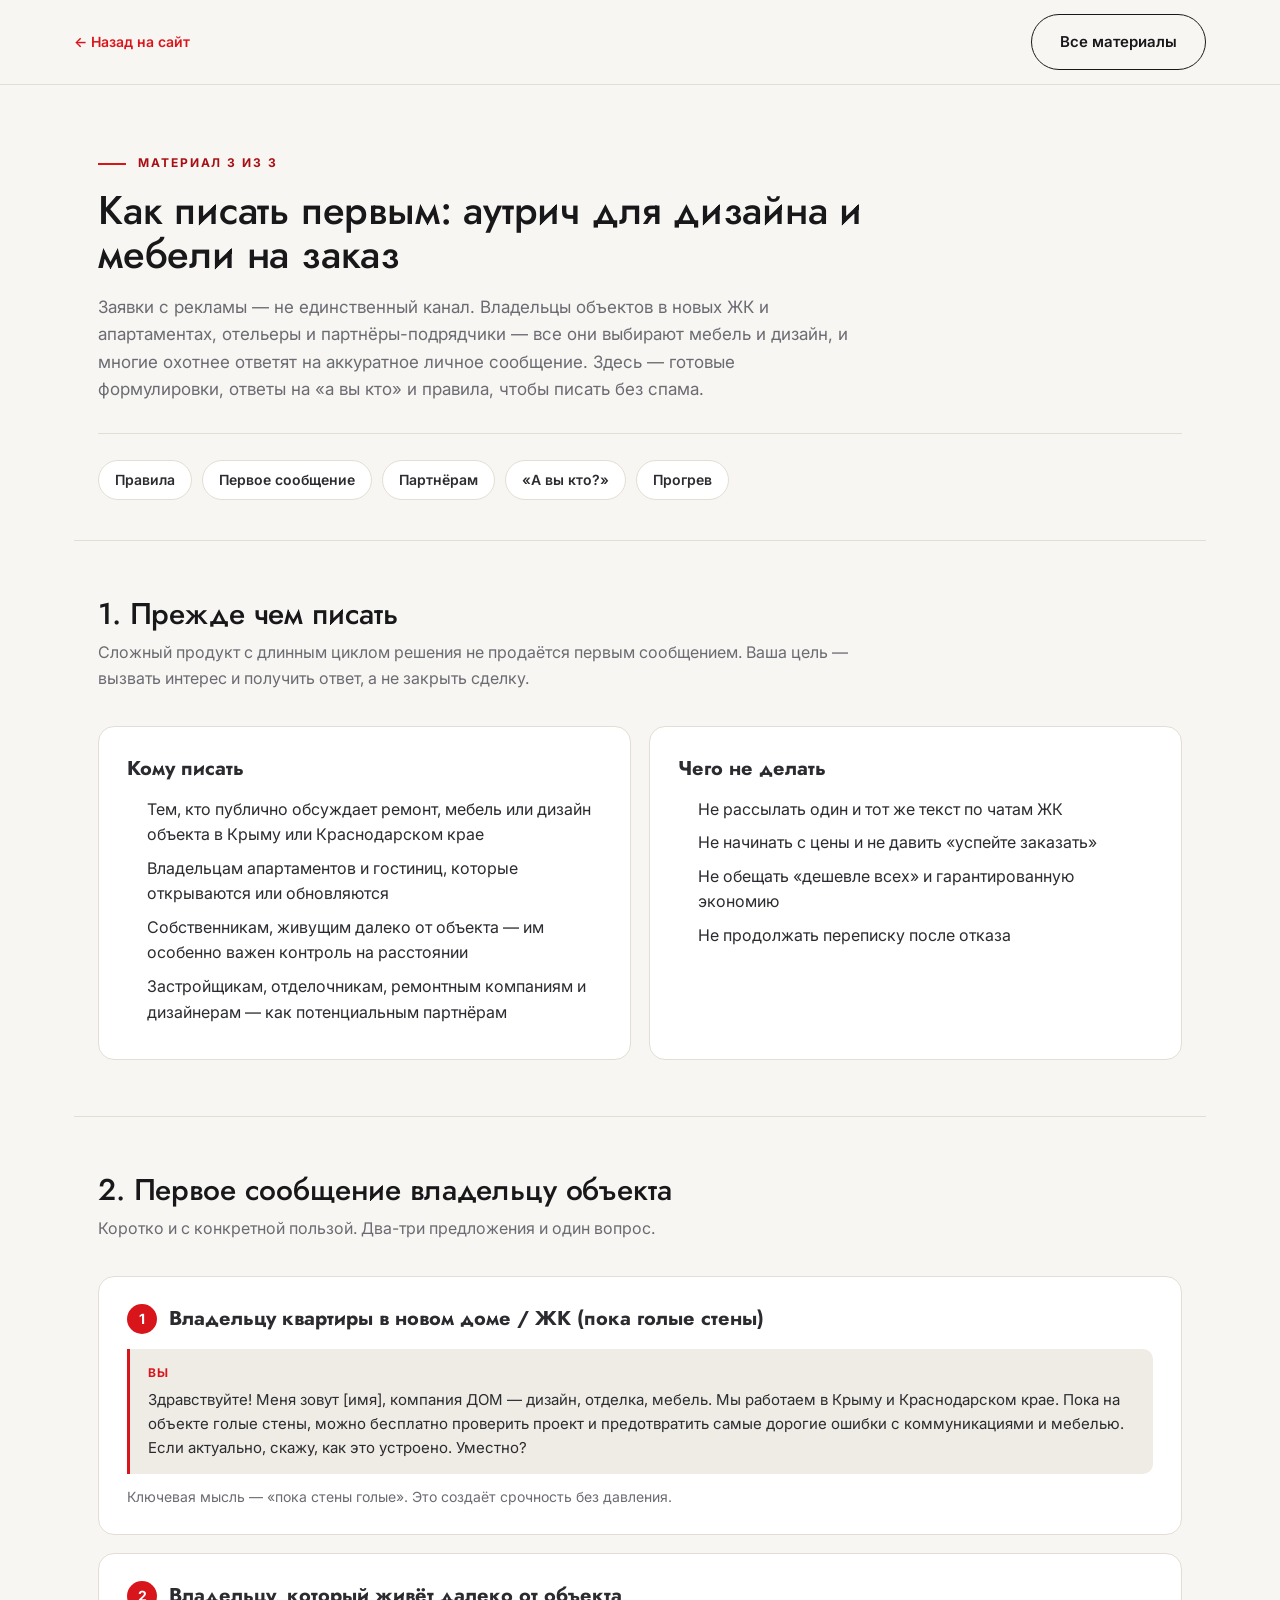
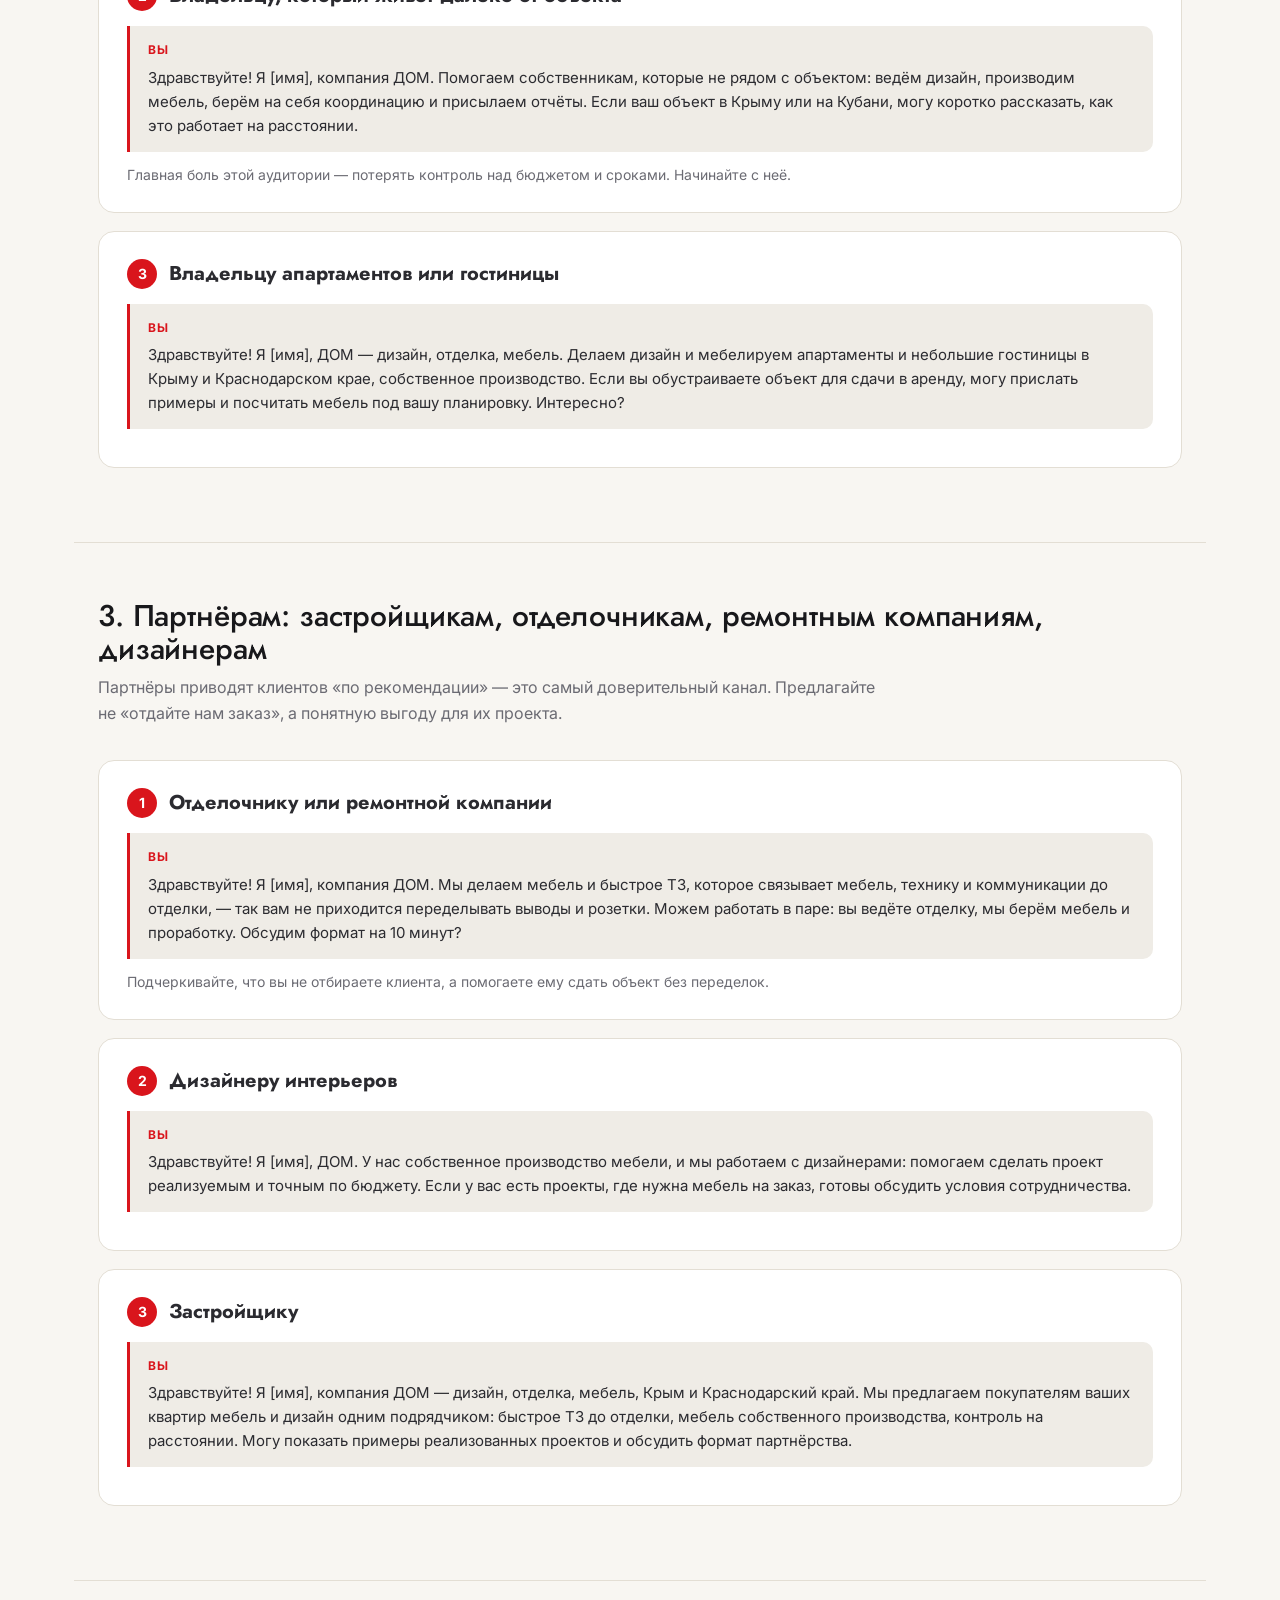
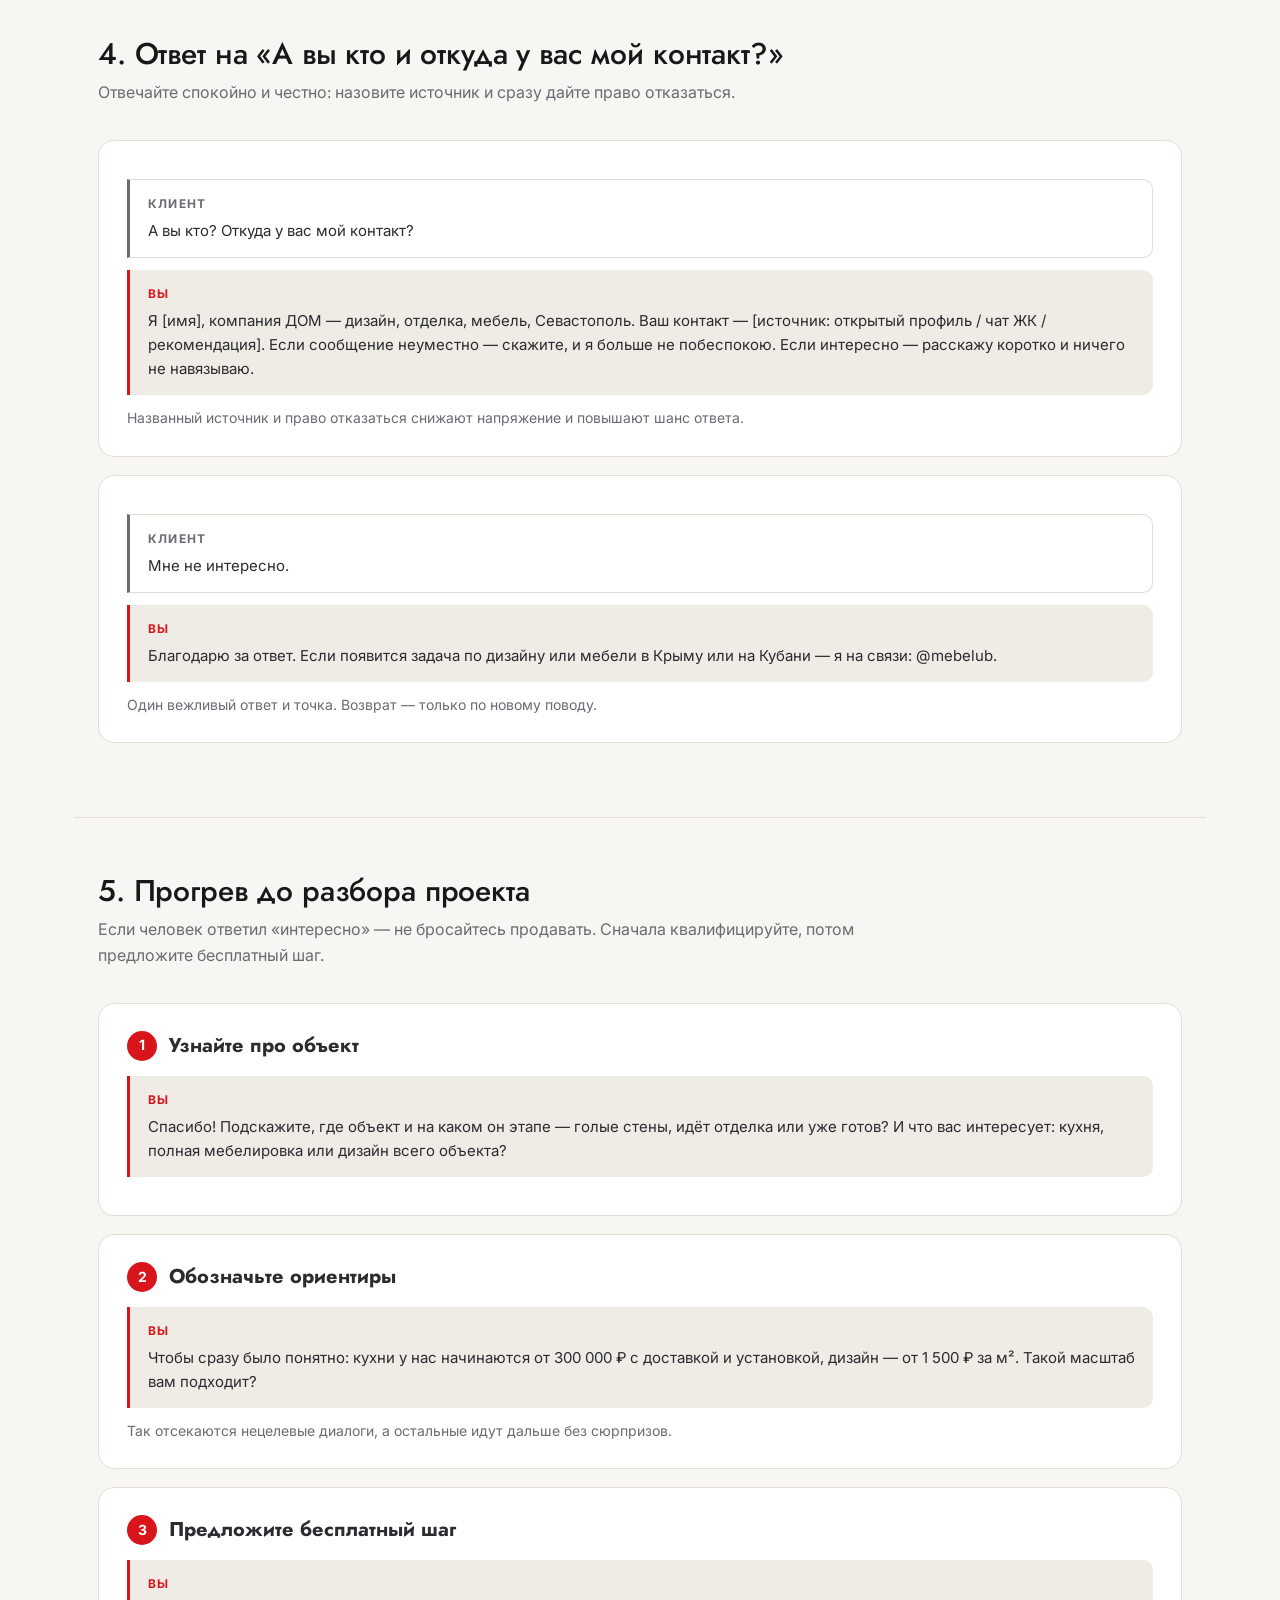
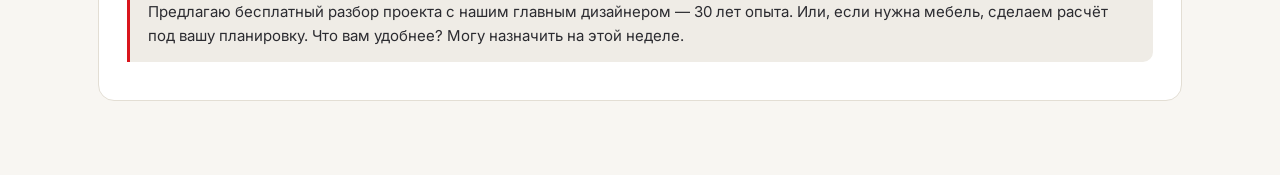
==== outreach.html @ 9297d838 "init: landing for DOM (design, kitchens, furniture)" ====
<!DOCTYPE html>
<html lang="ru">
<head>
<meta charset="UTF-8">
<meta name="viewport" content="width=device-width, initial-scale=1.0">
<title>Скрипт холодных сообщений — ДОМ</title>
<meta name="robots" content="noindex">
<link rel="icon" href="img/favicon.png" type="image/png">
<link rel="preconnect" href="https://fonts.googleapis.com">
<link rel="preconnect" href="https://fonts.gstatic.com" crossorigin>
<link href="https://fonts.googleapis.com/css2?family=Jost:wght@400;500;600&family=Inter:wght@400;500;600;700&display=swap" rel="stylesheet">
<link rel="stylesheet" href="styles.css">
<link rel="stylesheet" href="materials.css">
</head>
<body>

<div class="doc-bar">
  <div class="doc-bar__inner">
    <a href="index.html" class="doc-bar__back">← <span>Назад на сайт</span></a>
    <div class="doc-actions-wrap doc-bar__actions">
      <a href="materials.html" class="btn btn--outline">Все материалы</a>
    </div>
  </div>
</div>

<div class="container">

  <section class="doc-hero">
    <p class="section-tag">Материал 3 из 3</p>
    <h1>Как писать первым: аутрич для дизайна и мебели на заказ</h1>
    <p class="doc-hero__lead">Заявки с рекламы — не единственный канал. Владельцы объектов в новых ЖК и апартаментах, отельеры и партнёры-подрядчики — все они выбирают мебель и дизайн, и многие охотнее ответят на аккуратное личное сообщение. Здесь — готовые формулировки, ответы на «а вы кто» и правила, чтобы писать без спама.</p>
    <nav class="toc">
      <a href="#rules">Правила</a>
      <a href="#first">Первое сообщение</a>
      <a href="#partners">Партнёрам</a>
      <a href="#reply">«А вы кто?»</a>
      <a href="#follow">Прогрев</a>
    </nav>
  </section>

  <section class="doc-section" id="rules">
    <h2>1. Прежде чем писать</h2>
    <p class="doc-section__lead">Сложный продукт с длинным циклом решения не продаётся первым сообщением. Ваша цель — вызвать интерес и получить ответ, а не закрыть сделку.</p>
    <div class="grid-2">
      <div class="card">
        <p class="card__title">Кому писать</p>
        <ul class="ul">
          <li>Тем, кто публично обсуждает ремонт, мебель или дизайн объекта в Крыму или Краснодарском крае</li>
          <li>Владельцам апартаментов и гостиниц, которые открываются или обновляются</li>
          <li>Собственникам, живущим далеко от объекта — им особенно важен контроль на расстоянии</li>
          <li>Застройщикам, отделочникам, ремонтным компаниям и дизайнерам — как потенциальным партнёрам</li>
        </ul>
      </div>
      <div class="card">
        <p class="card__title">Чего не делать</p>
        <ul class="ul">
          <li>Не рассылать один и тот же текст по чатам ЖК</li>
          <li>Не начинать с цены и не давить «успейте заказать»</li>
          <li>Не обещать «дешевле всех» и гарантированную экономию</li>
          <li>Не продолжать переписку после отказа</li>
        </ul>
      </div>
    </div>
  </section>

  <section class="doc-section" id="first">
    <h2>2. Первое сообщение владельцу объекта</h2>
    <p class="doc-section__lead">Коротко и с конкретной пользой. Два-три предложения и один вопрос.</p>
    <div class="card">
      <div class="card__head"><span class="card__step">1</span><p class="card__title">Владельцу квартиры в новом доме / ЖК (пока голые стены)</p></div>
      <div class="say"><span class="say__who">Вы</span>Здравствуйте! Меня зовут [имя], компания ДОМ — дизайн, отделка, мебель. Мы работаем в Крыму и Краснодарском крае. Пока на объекте голые стены, можно бесплатно проверить проект и предотвратить самые дорогие ошибки с коммуникациями и мебелью. Если актуально, скажу, как это устроено. Уместно?</div>
      <p class="card__note">Ключевая мысль — «пока стены голые». Это создаёт срочность без давления.</p>
    </div>
    <div class="card">
      <div class="card__head"><span class="card__step">2</span><p class="card__title">Владельцу, который живёт далеко от объекта</p></div>
      <div class="say"><span class="say__who">Вы</span>Здравствуйте! Я [имя], компания ДОМ. Помогаем собственникам, которые не рядом с объектом: ведём дизайн, производим мебель, берём на себя координацию и присылаем отчёты. Если ваш объект в Крыму или на Кубани, могу коротко рассказать, как это работает на расстоянии.</div>
      <p class="card__note">Главная боль этой аудитории — потерять контроль над бюджетом и сроками. Начинайте с неё.</p>
    </div>
    <div class="card">
      <div class="card__head"><span class="card__step">3</span><p class="card__title">Владельцу апартаментов или гостиницы</p></div>
      <div class="say"><span class="say__who">Вы</span>Здравствуйте! Я [имя], ДОМ — дизайн, отделка, мебель. Делаем дизайн и мебелируем апартаменты и небольшие гостиницы в Крыму и Краснодарском крае, собственное производство. Если вы обустраиваете объект для сдачи в аренду, могу прислать примеры и посчитать мебель под вашу планировку. Интересно?</div>
    </div>
  </section>

  <section class="doc-section" id="partners">
    <h2>3. Партнёрам: застройщикам, отделочникам, ремонтным компаниям, дизайнерам</h2>
    <p class="doc-section__lead">Партнёры приводят клиентов «по рекомендации» — это самый доверительный канал. Предлагайте не «отдайте нам заказ», а понятную выгоду для их проекта.</p>
    <div class="card">
      <div class="card__head"><span class="card__step">1</span><p class="card__title">Отделочнику или ремонтной компании</p></div>
      <div class="say"><span class="say__who">Вы</span>Здравствуйте! Я [имя], компания ДОМ. Мы делаем мебель и быстрое ТЗ, которое связывает мебель, технику и коммуникации до отделки, — так вам не приходится переделывать выводы и розетки. Можем работать в паре: вы ведёте отделку, мы берём мебель и проработку. Обсудим формат на 10 минут?</div>
      <p class="card__note">Подчеркивайте, что вы не отбираете клиента, а помогаете ему сдать объект без переделок.</p>
    </div>
    <div class="card">
      <div class="card__head"><span class="card__step">2</span><p class="card__title">Дизайнеру интерьеров</p></div>
      <div class="say"><span class="say__who">Вы</span>Здравствуйте! Я [имя], ДОМ. У нас собственное производство мебели, и мы работаем с дизайнерами: помогаем сделать проект реализуемым и точным по бюджету. Если у вас есть проекты, где нужна мебель на заказ, готовы обсудить условия сотрудничества.</div>
    </div>
    <div class="card">
      <div class="card__head"><span class="card__step">3</span><p class="card__title">Застройщику</p></div>
      <div class="say"><span class="say__who">Вы</span>Здравствуйте! Я [имя], компания ДОМ — дизайн, отделка, мебель, Крым и Краснодарский край. Мы предлагаем покупателям ваших квартир мебель и дизайн одним подрядчиком: быстрое ТЗ до отделки, мебель собственного производства, контроль на расстоянии. Могу показать примеры реализованных проектов и обсудить формат партнёрства.</div>
    </div>
  </section>

  <section class="doc-section" id="reply">
    <h2>4. Ответ на «А вы кто и откуда у вас мой контакт?»</h2>
    <p class="doc-section__lead">Отвечайте спокойно и честно: назовите источник и сразу дайте право отказаться.</p>
    <div class="card">
      <div class="say say--client"><span class="say__who">Клиент</span>А вы кто? Откуда у вас мой контакт?</div>
      <div class="say"><span class="say__who">Вы</span>Я [имя], компания ДОМ — дизайн, отделка, мебель, Севастополь. Ваш контакт — [источник: открытый профиль / чат ЖК / рекомендация]. Если сообщение неуместно — скажите, и я больше не побеспокою. Если интересно — расскажу коротко и ничего не навязываю.</div>
      <p class="card__note">Названный источник и право отказаться снижают напряжение и повышают шанс ответа.</p>
    </div>
    <div class="card">
      <div class="say say--client"><span class="say__who">Клиент</span>Мне не интересно.</div>
      <div class="say"><span class="say__who">Вы</span>Благодарю за ответ. Если появится задача по дизайну или мебели в Крыму или на Кубани — я на связи: @mebelub.</div>
      <p class="card__note">Один вежливый ответ и точка. Возврат — только по новому поводу.</p>
    </div>
  </section>

  <section class="doc-section" id="follow">
    <h2>5. Прогрев до разбора проекта</h2>
    <p class="doc-section__lead">Если человек ответил «интересно» — не бросайтесь продавать. Сначала квалифицируйте, потом предложите бесплатный шаг.</p>
    <div class="card">
      <div class="card__head"><span class="card__step">1</span><p class="card__title">Узнайте про объект</p></div>
      <div class="say"><span class="say__who">Вы</span>Спасибо! Подскажите, где объект и на каком он этапе — голые стены, идёт отделка или уже готов? И что вас интересует: кухня, полная мебелировка или дизайн всего объекта?</div>
    </div>
    <div class="card">
      <div class="card__head"><span class="card__step">2</span><p class="card__title">Обозначьте ориентиры</p></div>
      <div class="say"><span class="say__who">Вы</span>Чтобы сразу было понятно: кухни у нас начинаются от 300 000 ₽ с доставкой и установкой, дизайн — от 1 500 ₽ за м². Такой масштаб вам подходит?</div>
      <p class="card__note">Так отсекаются нецелевые диалоги, а остальные идут дальше без сюрпризов.</p>
    </div>
    <div class="card">
      <div class="card__head"><span class="card__step">3</span><p class="card__title">Предложите бесплатный шаг</p></div>
      <div class="say"><span class="say__who">Вы</span>Предлагаю бесплатный разбор проекта с нашим главным дизайнером — 30 лет опыта. Или, если нужна мебель, сделаем расчёт под вашу планировку. Что вам удобнее? Могу назначить на этой неделе.</div>
    </div>
  </section>

</div>

<script src="script.js"></script>
</body>
</html>
---- styles.css ----
:root {
  --clr-bg: #f8f6f2;
  --clr-bg-alt: #efece6;
  --clr-surface: #ffffff;
  --clr-ink: #18181b;
  --clr-text: #2b2b30;
  --clr-text-soft: #6b6b73;
  --clr-line: #e3ded4;
  --clr-accent: #d9151c;
  --clr-accent-dark: #a80f15;
  --clr-accent-soft: #fbe9e8;
  --radius: 16px;
  --shadow: 0 18px 44px rgba(40, 30, 20, 0.09);
  --ff-head: 'Jost', 'Trebuchet MS', sans-serif;
  --ff-body: 'Inter', sans-serif;
}

* { box-sizing: border-box; margin: 0; padding: 0; }
html { scroll-behavior: smooth; }
body {
  font-family: var(--ff-body);
  background: var(--clr-bg);
  color: var(--clr-text);
  line-height: 1.6;
  -webkit-font-smoothing: antialiased;
}
img { max-width: 100%; display: block; }
a { color: inherit; text-decoration: none; }
ul { list-style: none; }
h1, h2, h3, h4 { font-family: var(--ff-head); font-weight: 500; color: var(--clr-ink); line-height: 1.1; letter-spacing: -0.005em; }
.container { max-width: 1180px; margin: 0 auto; padding: 0 24px; }
section { padding: 92px 0; }
.section-tag {
  display: inline-block;
  font-size: 12px;
  font-weight: 700;
  letter-spacing: 0.16em;
  text-transform: uppercase;
  color: var(--clr-accent-dark);
  margin-bottom: 16px;
}
.section-tag::before { content: ''; display: inline-block; width: 28px; height: 2px; background: var(--clr-accent); vertical-align: middle; margin-right: 12px; }
.section-title { font-size: 46px; max-width: 800px; margin-bottom: 16px; }
.section-lead { font-size: 17px; color: var(--clr-text-soft); max-width: 720px; margin-bottom: 48px; }

/* Buttons */
.btn {
  display: inline-flex;
  align-items: center;
  justify-content: center;
  gap: 8px;
  font-family: var(--ff-body);
  font-weight: 600;
  font-size: 15px;
  padding: 15px 28px;
  border-radius: 999px;
  border: 1px solid transparent;
  cursor: pointer;
  transition: all 0.2s ease;
  white-space: nowrap;
}
.btn--primary { background: var(--clr-accent); color: #fff; }
.btn--primary:hover { background: var(--clr-accent-dark); }
.btn--dark { background: var(--clr-ink); color: #fff; }
.btn--dark:hover { background: var(--clr-accent-dark); }
.btn--outline { background: transparent; border-color: var(--clr-ink); color: var(--clr-ink); }
.btn--outline:hover { background: var(--clr-ink); color: #fff; }
.btn--block { width: 100%; }

/* Header */
.header {
  position: sticky;
  top: 0;
  z-index: 100;
  background: rgba(248, 246, 242, 0.92);
  backdrop-filter: blur(12px);
  border-bottom: 1px solid transparent;
  transition: border-color 0.2s ease, box-shadow 0.2s ease;
}
.header.scrolled { border-bottom-color: var(--clr-line); box-shadow: 0 6px 24px rgba(40, 30, 20, 0.05); }
.header__inner { display: flex; align-items: center; justify-content: space-between; gap: 24px; min-width: 0; padding: 12px 24px; max-width: 1180px; margin: 0 auto; }
.logo { display: flex; align-items: center; flex-shrink: 0; }
.logo img { height: 42px; width: auto; }
.nav { display: flex; align-items: center; gap: 28px; }
.nav a { white-space: nowrap; font-size: 14px; font-weight: 500; color: var(--clr-text); transition: color 0.2s ease; }
.nav a:hover { color: var(--clr-accent); }
.header__right { display: flex; align-items: center; gap: 18px; flex-shrink: 0; }
.header__phone { font-weight: 600; font-size: 15px; white-space: nowrap; }
.burger { display: none; width: 42px; height: 42px; border: 1px solid var(--clr-line); background: var(--clr-surface); border-radius: 12px; cursor: pointer; position: relative; flex: none; }
.burger span, .burger::before, .burger::after { content: ''; position: absolute; left: 11px; right: 11px; height: 2px; background: var(--clr-ink); border-radius: 2px; transition: all 0.2s ease; }
.burger::before { top: 14px; }
.burger span { top: 20px; }
.burger::after { top: 26px; }
.burger.is-open::before { top: 20px; transform: rotate(45deg); }
.burger.is-open span { opacity: 0; }
.burger.is-open::after { top: 20px; transform: rotate(-45deg); }

/* Hero */
.hero { padding: 56px 0 80px; position: relative; overflow: hidden; }
.hero__grid { display: grid; grid-template-columns: 1.05fr 0.95fr; gap: 56px; align-items: center; position: relative; }
.hero h1 { font-size: 66px; margin-bottom: 24px; font-weight: 500; }
.hero h1 em { font-style: normal; color: var(--clr-accent); }
.hero__lead { font-size: 18px; color: var(--clr-text-soft); max-width: 560px; margin-bottom: 34px; }
.hero__cta { display: flex; flex-wrap: wrap; gap: 14px; margin-bottom: 36px; }
.hero__chips { display: flex; flex-wrap: wrap; gap: 10px; }
.chip { font-size: 13px; font-weight: 600; padding: 8px 16px; border-radius: 999px; border: 1px solid var(--clr-line); background: var(--clr-surface); color: var(--clr-text); }
.hero__visual { position: relative; }
.hero__photo { border-radius: 24px; overflow: hidden; box-shadow: var(--shadow); aspect-ratio: 4 / 4.4; background: var(--clr-bg-alt); }
.hero__photo img { width: 100%; height: 100%; object-fit: cover; }
.hero__card {
  position: absolute;
  left: -36px; bottom: 28px;
  width: 300px;
  background: var(--clr-surface);
  border: 1px solid var(--clr-line);
  border-radius: 18px;
  padding: 22px 22px 20px;
  box-shadow: var(--shadow);
}
.hero__card .hero__card-tag { font-size: 11px; font-weight: 700; letter-spacing: 0.14em; text-transform: uppercase; color: var(--clr-accent-dark); margin-bottom: 8px; }
.hero__card h3 { font-size: 22px; margin-bottom: 8px; line-height: 1.15; }
.hero__card p { font-size: 13.5px; color: var(--clr-text-soft); margin-bottom: 14px; }
.hero__card .btn { padding: 11px 20px; font-size: 14px; }

/* Stats */
.stats { padding: 0; }
.stats__row { display: grid; grid-template-columns: repeat(4, 1fr); border: 1px solid var(--clr-line); border-radius: var(--radius); background: var(--clr-surface); overflow: hidden; }
.stat { padding: 28px 26px; border-left: 1px solid var(--clr-line); }
.stat:first-child { border-left: none; }
.stat b { display: block; font-family: var(--ff-head); font-size: 42px; font-weight: 500; color: var(--clr-accent); line-height: 1; margin-bottom: 8px; }
.stat span { font-size: 14px; color: var(--clr-text-soft); }

/* Pain / solution */
.alt { background: var(--clr-bg-alt); }
.versus { display: grid; grid-template-columns: 1fr 1fr; gap: 22px; }
.versus__col { background: var(--clr-surface); border: 1px solid var(--clr-line); border-radius: 20px; padding: 34px 32px; }
.versus__col--good { border-color: var(--clr-ink); }
.versus__col .versus__label { font-size: 12px; font-weight: 700; letter-spacing: 0.14em; text-transform: uppercase; color: var(--clr-text-soft); margin-bottom: 8px; }
.versus__col--good .versus__label { color: var(--clr-accent-dark); }
.versus__col h3 { font-size: 30px; margin-bottom: 20px; }
.versus__col li { position: relative; padding: 12px 0 12px 30px; border-top: 1px solid var(--clr-line); font-size: 15px; }
.versus__col li:first-child { border-top: none; }
.versus__col li::before { content: '×'; position: absolute; left: 2px; top: 10px; font-size: 22px; line-height: 1.3; color: #b0b0b6; }
.versus__col--good li::before { content: '✓'; font-size: 16px; top: 13px; color: var(--clr-accent); font-weight: 700; }

/* Services */
.srv-grid { display: grid; grid-template-columns: repeat(3, 1fr); gap: 20px; }
.srv { background: var(--clr-surface); border: 1px solid var(--clr-line); border-radius: var(--radius); overflow: hidden; display: flex; flex-direction: column; transition: transform 0.2s ease, box-shadow 0.2s ease, border-color 0.2s ease; }
.srv:hover { transform: translateY(-4px); box-shadow: var(--shadow); border-color: var(--clr-ink); }
.srv__img { aspect-ratio: 16 / 10; overflow: hidden; background: var(--clr-bg-alt); }
.srv__img img { width: 100%; height: 100%; object-fit: cover; }
.srv__body { padding: 26px 26px 28px; display: flex; flex-direction: column; flex: 1; }
.srv .srv__price { flex: none; font-size: 12px; font-weight: 700; letter-spacing: 0.1em; text-transform: uppercase; color: var(--clr-accent-dark); margin-bottom: 8px; }
.srv h3 { font-size: 28px; margin-bottom: 10px; }
.srv p { font-size: 15px; color: var(--clr-text-soft); flex: 1; }
.srv ul { margin-top: 14px; }
.srv li { font-size: 14px; padding: 4px 0 4px 22px; position: relative; }
.srv li::before { content: ''; position: absolute; left: 0; top: 13px; width: 10px; height: 2px; background: var(--clr-accent); }

/* Pricing */
.price-block { margin-bottom: 44px; }
.price-block h3 { font-size: 30px; margin-bottom: 6px; }
.price-block > p { color: var(--clr-text-soft); font-size: 15px; margin-bottom: 20px; }
.tariffs { display: grid; grid-template-columns: repeat(3, 1fr); gap: 18px; }
.tariff { background: var(--clr-surface); border: 1px solid var(--clr-line); border-radius: var(--radius); padding: 28px 26px; display: flex; flex-direction: column; position: relative; }
.tariff--hit { border-color: var(--clr-ink); box-shadow: var(--shadow); }
.tariff__badge { position: absolute; top: -12px; left: 24px; background: var(--clr-accent); color: #fff; font-size: 11px; font-weight: 700; letter-spacing: 0.1em; text-transform: uppercase; padding: 5px 12px; border-radius: 999px; }
.tariff .tariff__name { font-family: var(--ff-head); font-size: 26px; font-weight: 500; color: var(--clr-ink); margin-bottom: 6px; }
.tariff .tariff__price { font-family: var(--ff-head); font-size: 38px; font-weight: 500; color: var(--clr-accent); line-height: 1; margin-bottom: 4px; }
.tariff .tariff__price small { font-size: 16px; color: var(--clr-text-soft); font-weight: 400; }
.tariff .tariff__unit { font-size: 13px; color: var(--clr-text-soft); margin-bottom: 16px; }
.tariff p { font-size: 14.5px; color: var(--clr-text-soft); }
.tariff .tariff__name { font-size: 26px; color: var(--clr-ink); }
.price-note { font-size: 13.5px; color: var(--clr-text-soft); background: var(--clr-surface); border: 1px dashed var(--clr-line); border-radius: 12px; padding: 14px 18px; margin-top: 18px; }
.price-note b { color: var(--clr-ink); }
.furniture-row { display: flex; align-items: center; justify-content: space-between; gap: 24px; background: var(--clr-ink); color: #fff; border-radius: 20px; padding: 32px 36px; }
.furniture-row h3 { color: #fff; font-size: 28px; margin-bottom: 6px; }
.furniture-row p { color: #c9c9cf; font-size: 15px; max-width: 640px; }

/* Offers */
.offer-grid { display: grid; grid-template-columns: repeat(3, 1fr); gap: 20px; }
.offer-card { background: var(--clr-surface); border: 1px solid var(--clr-line); border-radius: var(--radius); padding: 30px 28px; }
.offer-card__num { font-family: var(--ff-head); font-size: 38px; color: var(--clr-accent); line-height: 1; margin-bottom: 14px; font-weight: 500; }
.offer-card h3 { font-size: 24px; margin-bottom: 10px; }
.offer-card p { font-size: 15px; color: var(--clr-text-soft); }
.offer-card--gift { background: var(--clr-accent-soft); border-color: transparent; }

/* Steps */
.steps { display: grid; grid-template-columns: repeat(3, 1fr); gap: 20px; }
.step { background: var(--clr-surface); border: 1px solid var(--clr-line); border-radius: var(--radius); padding: 28px 26px; }
.step__n { display: inline-flex; width: 42px; height: 42px; align-items: center; justify-content: center; border-radius: 50%; background: var(--clr-ink); color: #fff; font-weight: 700; font-size: 15px; margin-bottom: 18px; }
.step h3 { font-size: 24px; margin-bottom: 10px; }
.step p { font-size: 14.5px; color: var(--clr-text-soft); }
.terms { margin-top: 22px; font-size: 14.5px; color: var(--clr-text-soft); background: var(--clr-surface); border-left: 3px solid var(--clr-accent); border-radius: 0 12px 12px 0; padding: 16px 20px; }

/* Portfolio */
.gallery { display: grid; grid-template-columns: repeat(12, 1fr); grid-auto-rows: 200px; gap: 14px; }
.gallery figure { border-radius: 16px; overflow: hidden; background: var(--clr-bg-alt); }
.gallery img { width: 100%; height: 100%; object-fit: cover; transition: transform 0.5s ease; }
.gallery figure:hover img { transform: scale(1.04); }
.g1 { grid-column: span 7; grid-row: span 2; }
.g2 { grid-column: span 5; }
.g3 { grid-column: span 5; }
.g4 { grid-column: span 4; grid-row: span 2; }
.g5 { grid-column: span 8; }
.g6 { grid-column: span 4; }
.g7 { grid-column: span 4; }

/* Partners */
.partners { display: grid; grid-template-columns: 1fr 1fr; gap: 40px; align-items: center; background: var(--clr-ink); border-radius: 24px; padding: 48px 48px; color: #fff; }
.partners .section-tag { color: #ff8a8e; }
.partners .section-tag::before { background: #ff8a8e; }
.partners h2 { color: #fff; font-size: 38px; margin-bottom: 14px; }
.partners p { color: #c9c9cf; font-size: 15.5px; }
.partners__list { display: grid; gap: 10px; }
.partners__list div { border: 1px solid #3a3a41; border-radius: 12px; padding: 14px 18px; font-weight: 500; }
.partners .btn { margin-top: 22px; }

/* FAQ */
.faq { max-width: 860px; }
.faq__item { border-bottom: 1px solid var(--clr-line); }
.faq__item summary { list-style: none; cursor: pointer; padding: 24px 0; font-family: var(--ff-head); font-size: 26px; font-weight: 500; color: var(--clr-ink); display: flex; justify-content: space-between; gap: 20px; align-items: center; }
.faq__item summary::-webkit-details-marker { display: none; }
.faq__item summary::after { content: '+'; font-family: var(--ff-body); font-size: 26px; color: var(--clr-accent); flex: none; transition: transform 0.2s ease; }
.faq__item[open] summary::after { transform: rotate(45deg); }
.faq__item p { padding: 0 0 24px; color: var(--clr-text-soft); max-width: 720px; }

/* Contact */
.contact__grid { display: grid; grid-template-columns: 1fr 1fr; gap: 40px; align-items: start; }
.form { background: var(--clr-surface); border: 1px solid var(--clr-line); border-radius: 24px; padding: 38px 34px; box-shadow: var(--shadow); }
.form h3 { font-size: 34px; margin-bottom: 8px; }
.form__sub { color: var(--clr-text-soft); font-size: 15px; margin-bottom: 24px; }
.field { margin-bottom: 14px; }
.field label { display: block; font-size: 13px; font-weight: 600; margin-bottom: 6px; color: var(--clr-text); }
.field input, .field select, .field textarea {
  width: 100%;
  font-family: var(--ff-body);
  font-size: 15px;
  padding: 14px 16px;
  border: 1px solid var(--clr-line);
  border-radius: 12px;
  background: var(--clr-bg);
  color: var(--clr-ink);
  transition: border-color 0.2s ease;
}
.field input:focus, .field select:focus, .field textarea:focus { outline: none; border-color: var(--clr-accent); background: #fff; }
.field-row { display: grid; grid-template-columns: 1fr 1fr; gap: 14px; }
.form__agree { font-size: 12px; color: var(--clr-text-soft); margin-top: 14px; }
.form__agree a { color: var(--clr-accent-dark); text-decoration: underline; }
.contacts { display: grid; gap: 14px; }
.contact-card { display: flex; gap: 16px; align-items: flex-start; background: var(--clr-surface); border: 1px solid var(--clr-line); border-radius: 16px; padding: 20px 22px; }
.contact-card__icon { width: 44px; height: 44px; border-radius: 12px; background: var(--clr-accent-soft); color: var(--clr-accent-dark); display: flex; align-items: center; justify-content: center; flex: none; }
.contact-card__icon svg { width: 22px; height: 22px; }
.contact-card small { display: block; font-size: 12px; font-weight: 700; letter-spacing: 0.1em; text-transform: uppercase; color: var(--clr-text-soft); margin-bottom: 3px; }
.contact-card b { font-weight: 600; font-size: 16px; color: var(--clr-ink); }
.contact-card a:hover { color: var(--clr-accent); }
.map { border-radius: 16px; overflow: hidden; border: 1px solid var(--clr-line); }
.map iframe { display: block; width: 100%; height: 260px; border: 0; }

/* Footer */
.footer { padding: 44px 0; border-top: 1px solid var(--clr-line); font-size: 14px; color: var(--clr-text-soft); }
.footer__inner { display: flex; justify-content: space-between; align-items: center; gap: 20px; flex-wrap: wrap; }
.footer__links { display: flex; gap: 22px; flex-wrap: wrap; }
.footer a:hover { color: var(--clr-accent); }

/* FAB */
.fab { position: fixed; right: 20px; bottom: 20px; z-index: 90; display: flex; align-items: center; gap: 10px; padding: 14px 22px; background: var(--clr-accent); color: #fff; border-radius: 999px; font-weight: 600; font-size: 14px; box-shadow: 0 12px 30px rgba(217, 21, 28, 0.32); transition: background 0.2s ease; }
.fab:hover { background: var(--clr-accent-dark); }
.fab svg { width: 20px; height: 20px; }

/* Reveal */
.reveal { opacity: 0; transform: translateY(20px); transition: opacity 0.6s ease, transform 0.6s ease; }
.reveal.is-visible { opacity: 1; transform: none; }

/* Responsive */
@media (max-width: 1400px) {
  .header__phone { display: none; }
}
@media (max-width: 1180px) {
  .nav { gap: 18px; }
  .nav a { font-size: 13px; }
  .hero h1 { font-size: 56px; }
  .hero__card { left: -16px; }
}
@media (max-width: 1100px) {
  .burger { display: block; }
  .nav {
    position: absolute;
    top: 100%; left: 0; right: 0;
    flex-direction: column;
    align-items: flex-start;
    gap: 0;
    background: var(--clr-bg);
    border-bottom: 1px solid var(--clr-line);
    padding: 8px 24px 20px;
    display: none;
  }
  .nav.is-open { display: flex; }
  .nav a { padding: 14px 0; width: 100%; font-size: 16px; border-bottom: 1px solid var(--clr-line); }
  .header__phone { display: none; }
  .header__inner { position: relative; }
  .srv-grid, .offer-grid, .steps { grid-template-columns: repeat(2, 1fr); }
}
@media (max-width: 900px) {
  section { padding: 68px 0; }
  .section-title { font-size: 36px; }
  .hero { padding: 36px 0 60px; }
  .hero__grid, .contact__grid, .versus, .partners { grid-template-columns: 1fr; gap: 36px; }
  .hero h1 { font-size: 46px; }
  .hero__card { left: 16px; right: 16px; width: auto; bottom: 16px; }
  .stats__row { grid-template-columns: repeat(2, 1fr); }
  .stat:nth-child(3) { border-left: none; }
  .stat:nth-child(n+3) { border-top: 1px solid var(--clr-line); }
  .tariffs { grid-template-columns: 1fr; }
  .furniture-row { flex-direction: column; align-items: flex-start; }
  .gallery { grid-auto-rows: 150px; }
  .partners { padding: 34px 26px; }
}
@media (max-width: 560px) {
  .container, .header__inner { padding-left: 16px; padding-right: 16px; }
  .header .btn { display: none; }
  .hero h1 { font-size: 38px; }
  .section-title { font-size: 31px; }
  .srv-grid, .offer-grid, .steps { grid-template-columns: 1fr; }
  .field-row { grid-template-columns: 1fr; }
  .form { padding: 28px 20px; }
  .stat b { font-size: 34px; }
  .stat { padding: 22px 18px; }
  .versus__col { padding: 26px 22px; }
  .fab span { display: none; }
  .fab { padding: 15px; }
  .faq__item summary { font-size: 22px; }
  .hero__photo { aspect-ratio: 4 / 5; }
  .gallery { grid-template-columns: repeat(2, 1fr); grid-auto-rows: 140px; }
  .g1 { grid-column: span 2; grid-row: span 2; }
  .g2, .g3, .g6, .g7 { grid-column: span 1; grid-row: span 1; }
  .g5 { grid-column: span 2; grid-row: span 1; }
  .g4 { grid-column: span 1; grid-row: span 2; }
  .logo img { height: 36px; }
}
---- materials.css ----
/* Стили для материалов: скрипты продаж, презентация, аутрич */

.doc-bar {
  position: sticky;
  top: 0;
  z-index: 50;
  background: rgba(248, 246, 242, 0.94);
  backdrop-filter: blur(10px);
  border-bottom: 1px solid var(--clr-line);
}
.doc-bar__inner {
  display: flex;
  align-items: center;
  justify-content: space-between;
  gap: 16px;
  padding: 14px 24px;
  max-width: 1180px;
  margin: 0 auto;
}
.doc-bar__back { font-weight: 600; font-size: 14px; color: var(--clr-accent); }
.doc-bar__back:hover { color: var(--clr-accent-dark); }
.doc-bar__actions { display: flex; gap: 10px; align-items: center; }

.doc-hero { padding: 64px 0 40px; max-width: 1180px; margin: 0 auto; padding-left: 24px; padding-right: 24px; }
.doc-hero h1 { font-size: 40px; max-width: 860px; margin-bottom: 18px; }
.doc-hero__lead { font-size: 17px; color: var(--clr-text-soft); max-width: 760px; }

.toc {
  display: flex;
  flex-wrap: wrap;
  gap: 10px;
  margin-top: 30px;
  padding-top: 26px;
  border-top: 1px solid var(--clr-line);
}
.toc a {
  font-size: 14px;
  font-weight: 600;
  padding: 8px 16px;
  border-radius: 999px;
  background: var(--clr-surface);
  border: 1px solid var(--clr-line);
  transition: all 0.2s ease;
}
.toc a:hover { border-color: var(--clr-accent); color: var(--clr-accent); }

.doc-section { padding: 56px 24px; border-top: 1px solid var(--clr-line); max-width: 1180px; margin: 0 auto; }
.doc-section:first-of-type { border-top: none; }
.doc-section h2 { font-size: 30px; margin-bottom: 10px; }
.doc-section__lead { color: var(--clr-text-soft); max-width: 780px; margin-bottom: 34px; }

.card {
  background: var(--clr-surface);
  border: 1px solid var(--clr-line);
  border-radius: var(--radius);
  padding: 26px 28px;
  margin-bottom: 18px;
}
.card__title {
  font-family: var(--ff-head);
  font-size: 20px;
  font-weight: 700;
  margin-bottom: 12px;
}
.card__note { font-size: 14px; color: var(--clr-text-soft); margin-top: 12px; }
.card p + p { margin-top: 10px; }

.card__step {
  display: inline-flex;
  align-items: center;
  justify-content: center;
  width: 30px;
  height: 30px;
  border-radius: 50%;
  background: var(--clr-accent);
  color: #fff;
  font-size: 14px;
  font-weight: 700;
  font-family: var(--ff-body);
  margin-right: 12px;
  flex: none;
}
.card__head { display: flex; align-items: center; margin-bottom: 14px; }
.card__head .card__title { margin-bottom: 0; }

.say {
  border-left: 3px solid var(--clr-accent);
  background: var(--clr-bg-alt);
  border-radius: 0 10px 10px 0;
  padding: 14px 18px;
  margin: 12px 0;
  font-size: 15px;
}
.say + .say { margin-top: 10px; }
.say__who {
  display: block;
  font-size: 12px;
  font-weight: 700;
  letter-spacing: 0.1em;
  text-transform: uppercase;
  color: var(--clr-accent);
  margin-bottom: 6px;
}
.say--client {
  border-left-color: var(--clr-text-soft);
  background: var(--clr-surface);
  border: 1px solid var(--clr-line);
  border-left: 3px solid var(--clr-text-soft);
}
.say--client .say__who { color: var(--clr-text-soft); }
.say--stop {
  border-left-color: #b03a2e;
  background: #fdf3f1;
}
.say--stop .say__who { color: #b03a2e; }

.ul { margin: 12px 0 0 20px; }
.ul li { margin-bottom: 8px; }
.ul li::marker { color: var(--clr-accent); }

.grid-2 { display: grid; grid-template-columns: repeat(2, 1fr); gap: 18px; }
.grid-2 .card { margin-bottom: 0; }
.grid-3 { display: grid; grid-template-columns: repeat(3, 1fr); gap: 18px; }
.grid-3 .card { margin-bottom: 0; }

.tag {
  display: inline-block;
  font-size: 12px;
  font-weight: 700;
  letter-spacing: 0.08em;
  text-transform: uppercase;
  color: var(--clr-accent-dark);
  background: var(--clr-accent-soft);
  border-radius: 999px;
  padding: 5px 12px;
  margin-bottom: 12px;
}

.tip {
  background: var(--clr-accent-soft);
  border-radius: var(--radius);
  padding: 22px 26px;
  margin-top: 24px;
  border: 1px dashed var(--clr-accent);
}
.tip strong { color: var(--clr-accent-dark); }

.calc { width: 100%; border-collapse: collapse; margin-top: 16px; font-size: 15px; }
.calc td { padding: 12px 0; border-bottom: 1px solid var(--clr-line); }
.calc td:last-child { text-align: right; font-weight: 600; white-space: nowrap; }
.calc tr:last-child td { border-bottom: none; font-size: 17px; padding-top: 16px; }
.calc tr:last-child td:last-child { color: var(--clr-accent-dark); }

.pitch { text-align: center; padding: 70px 24px 40px; max-width: 1180px; margin: 0 auto; }
.pitch h1 { font-size: 46px; margin: 14px auto 20px; max-width: 900px; }
.pitch__lead { font-size: 18px; color: var(--clr-text-soft); max-width: 700px; margin: 0 auto 30px; }
.pitch__meta {
  display: flex;
  justify-content: center;
  flex-wrap: wrap;
  gap: 34px;
  padding-top: 28px;
  border-top: 1px solid var(--clr-line);
  max-width: 800px;
  margin: 0 auto;
}
.pitch__meta div { text-align: center; }
.pitch__meta b { display: block; font-family: var(--ff-head); font-size: 24px; color: var(--clr-accent-dark); }
.pitch__meta span { font-size: 13px; color: var(--clr-text-soft); }

.offer {
  display: flex;
  justify-content: space-between;
  align-items: baseline;
  gap: 20px;
  padding: 18px 0;
  border-bottom: 1px solid var(--clr-line);
}
.offer:last-child { border-bottom: none; }
.offer__name { font-weight: 600; }
.offer__desc { display: block; font-weight: 400; font-size: 14px; color: var(--clr-text-soft); margin-top: 4px; }
.offer__price { white-space: nowrap; font-family: var(--ff-head); font-size: 19px; color: var(--clr-accent-dark); }

.cta-final {
  background: var(--clr-accent-soft);
  border-radius: var(--radius);
  padding: 54px 40px;
  text-align: center;
  margin: 20px 24px 70px;
  max-width: 1132px;
  margin-left: auto;
  margin-right: auto;
}
.cta-final h2 { color: var(--clr-ink); font-size: 30px; margin-bottom: 12px; }
.cta-final p { color: var(--clr-text-soft); max-width: 560px; margin: 0 auto 26px; }

.eyebrow--center { display: block; text-align: center; margin: 0 auto 14px; width: fit-content; }

@media (max-width: 560px) {
  .doc-bar__actions .btn--outline { display: none; }
  .doc-bar__actions .btn { padding: 10px 16px; font-size: 14px; }
}

@media (max-width: 860px) {
  .grid-2, .grid-3 { grid-template-columns: 1fr; }
  .doc-hero h1 { font-size: 28px; }
  .pitch h1 { font-size: 32px; }
  .doc-section h2 { font-size: 24px; }
  .doc-bar__inner { padding: 12px 18px; }
  .doc-bar__back span { display: none; }
  .offer { flex-direction: column; gap: 6px; }
}

@media print {
  .doc-bar, .toc, .fab, .no-print { display: none !important; }
  body { background: #fff; font-size: 12pt; }
  .card, .tip, .say { break-inside: avoid; }
  .doc-section { padding: 22px 0; page-break-inside: auto; }
  .cta-final { background: #fff; border: 2px solid var(--clr-accent-dark); }
  .cta-final h2 { color: var(--clr-accent-dark); }
  .cta-final p { color: var(--clr-text-soft); }
  a { text-decoration: none; }
}

/* Хаб-страница материалов */
.hub-grid {
  display: grid;
  grid-template-columns: repeat(3, 1fr);
  gap: 22px;
  margin-top: 10px;
}
.hub-card {
  background: var(--clr-surface);
  border: 1px solid var(--clr-line);
  border-radius: var(--radius);
  padding: 30px 26px;
  display: flex;
  flex-direction: column;
  transition: border-color 0.2s ease, transform 0.2s ease;
}
.hub-card:hover { border-color: var(--clr-accent); transform: translateY(-3px); }
.hub-card__num {
  font-family: var(--ff-head);
  font-size: 15px;
  font-weight: 700;
  color: var(--clr-accent-dark);
  margin-bottom: 14px;
}
.hub-card__title { font-family: var(--ff-head); font-size: 22px; font-weight: 700; margin-bottom: 12px; }
.hub-card__lead { color: var(--clr-text-soft); font-size: 15px; flex: 1; margin-bottom: 22px; }
.hub-card__link {
  display: inline-flex;
  align-items: center;
  gap: 8px;
  font-weight: 600;
  color: var(--clr-accent-dark);
  font-size: 15px;
}
.hub-card__link:hover { color: var(--clr-accent); }

@media (max-width: 860px) {
  .hub-grid { grid-template-columns: 1fr; }
}
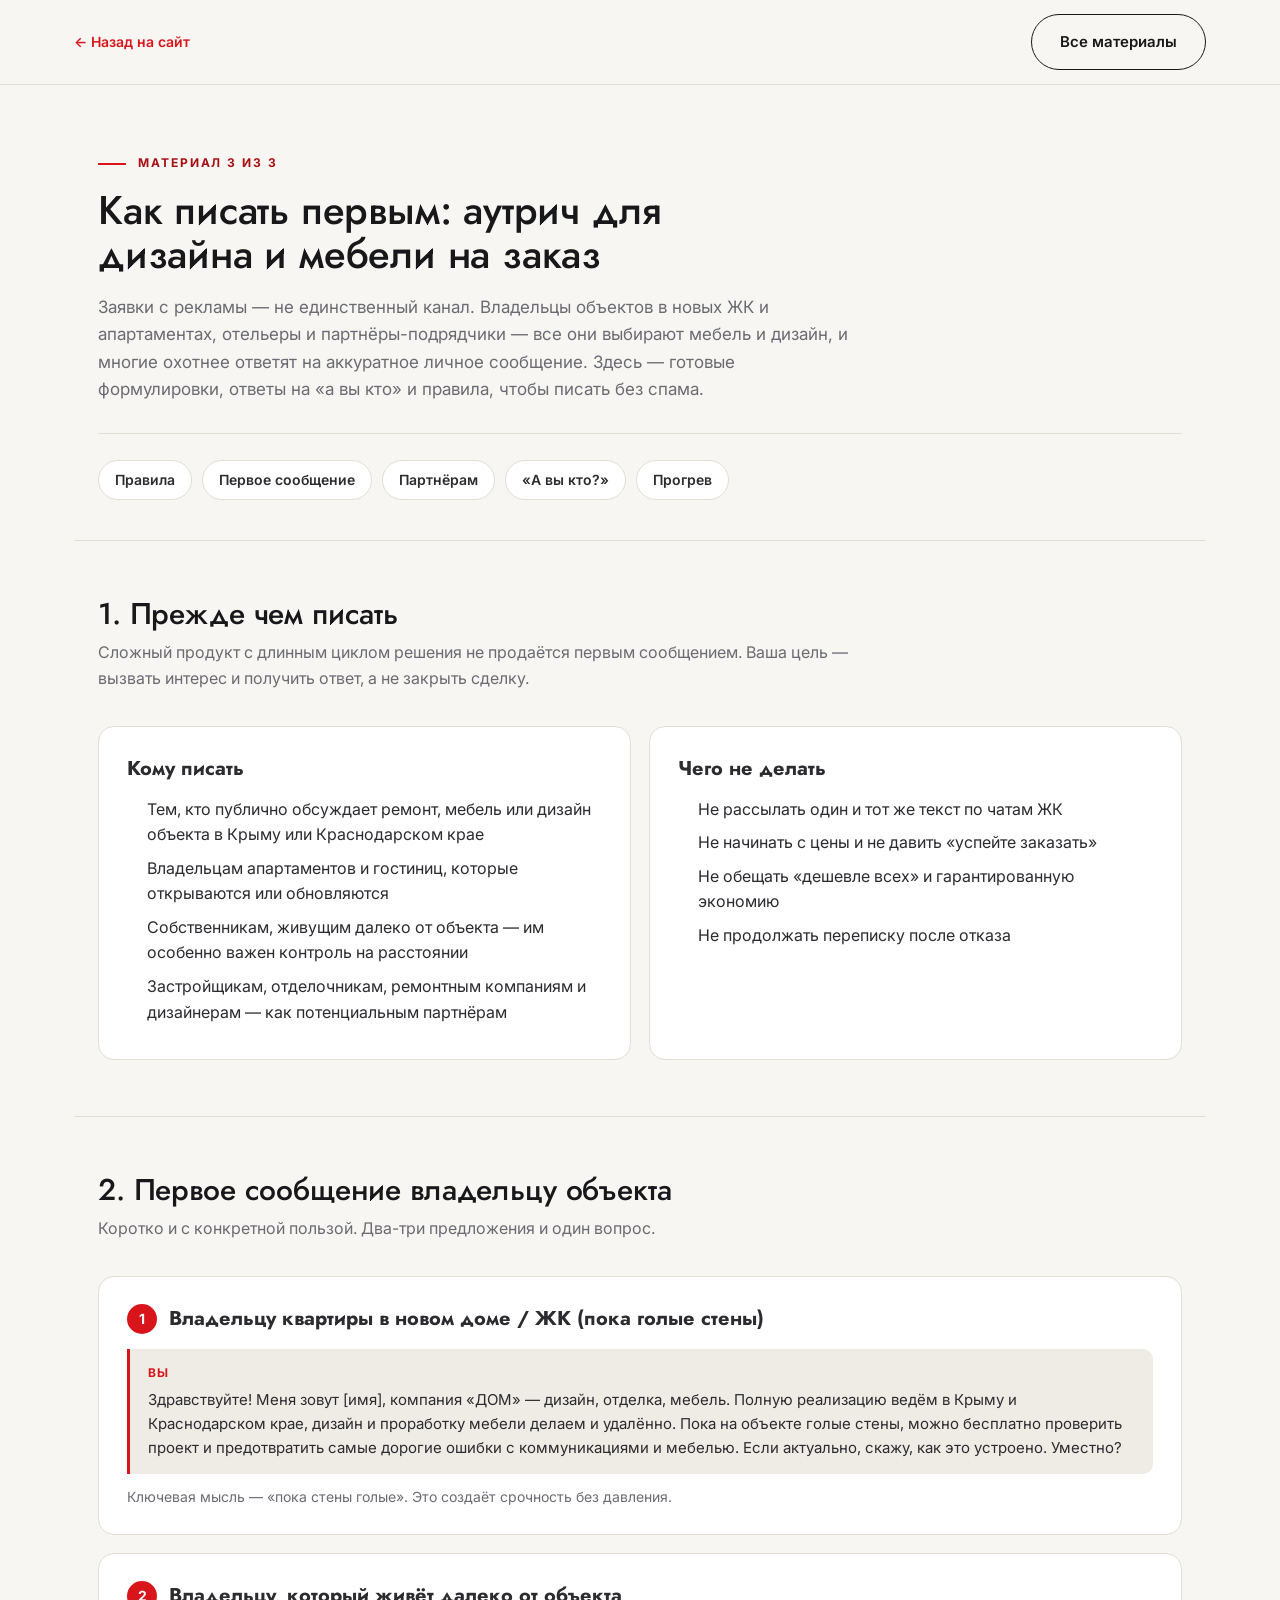
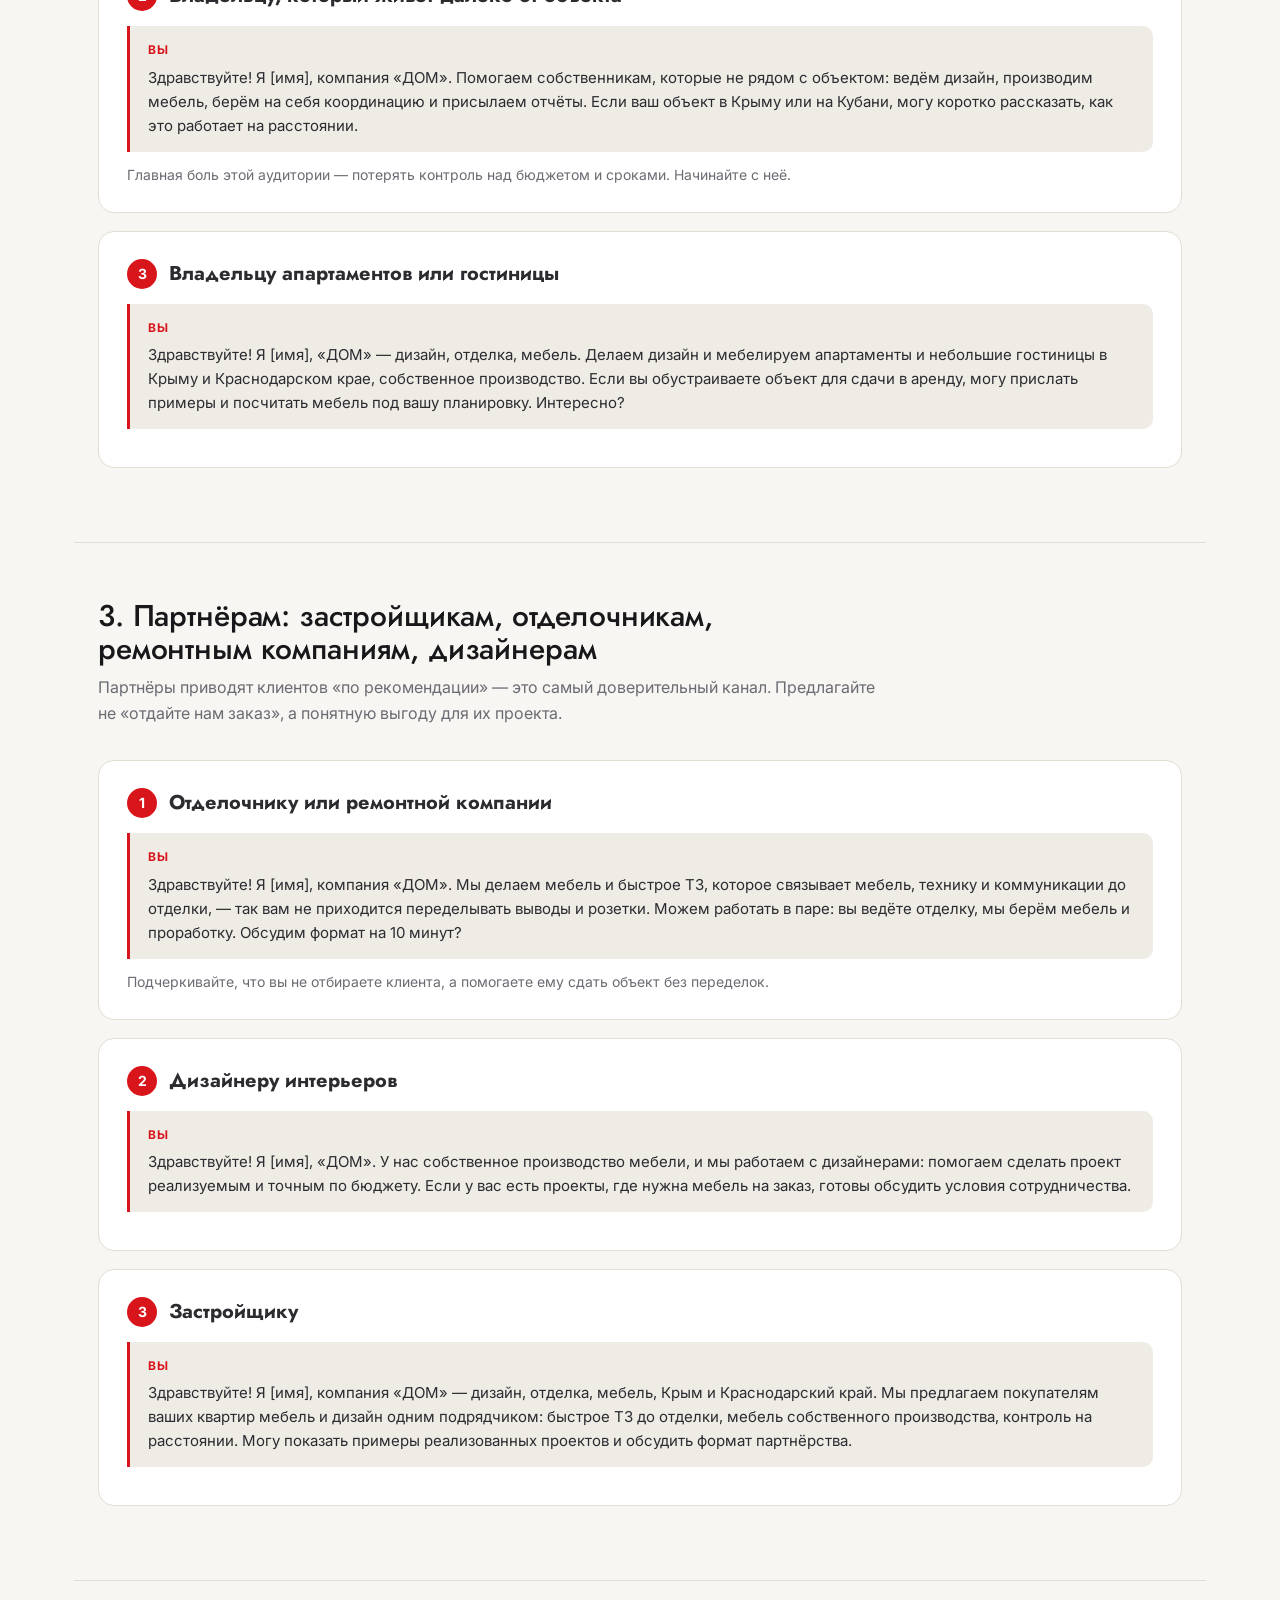
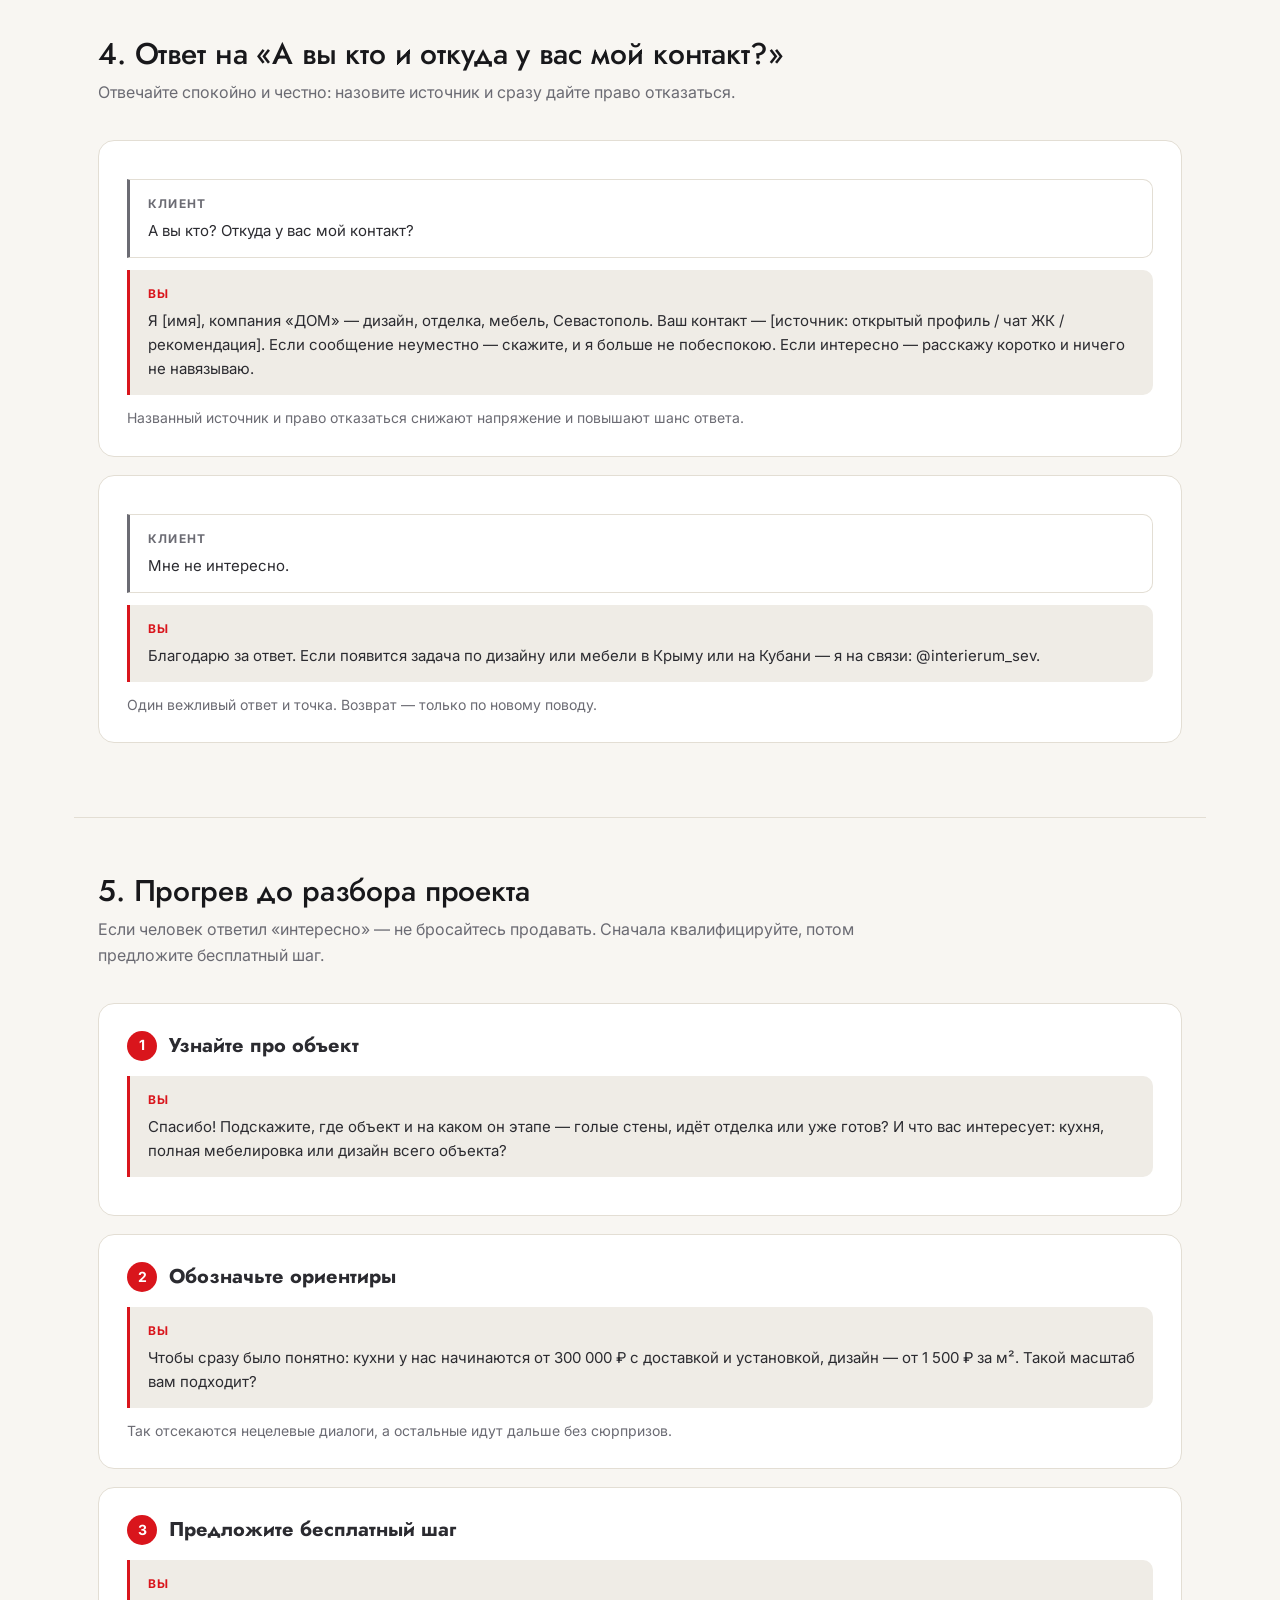
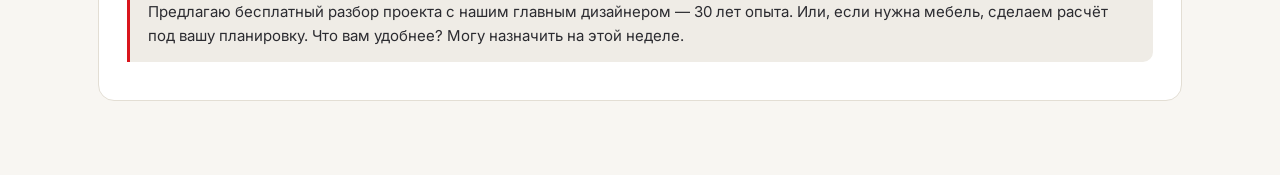
==== commit f55590a3: "edits: client revisions (texts, 4th direction, offers order, videos, contacts, materials sync)" ====
--- a/outreach.html
+++ b/outreach.html
@@ -68,17 +68,17 @@
     <p class="doc-section__lead">Коротко и с конкретной пользой. Два-три предложения и один вопрос.</p>
     <div class="card">
       <div class="card__head"><span class="card__step">1</span><p class="card__title">Владельцу квартиры в новом доме / ЖК (пока голые стены)</p></div>
-      <div class="say"><span class="say__who">Вы</span>Здравствуйте! Меня зовут [имя], компания ДОМ — дизайн, отделка, мебель. Мы работаем в Крыму и Краснодарском крае. Пока на объекте голые стены, можно бесплатно проверить проект и предотвратить самые дорогие ошибки с коммуникациями и мебелью. Если актуально, скажу, как это устроено. Уместно?</div>
+      <div class="say"><span class="say__who">Вы</span>Здравствуйте! Меня зовут [имя], компания «ДОМ» — дизайн, отделка, мебель. Полную реализацию ведём в Крыму и Краснодарском крае, дизайн и проработку мебели делаем и удалённо. Пока на объекте голые стены, можно бесплатно проверить проект и предотвратить самые дорогие ошибки с коммуникациями и мебелью. Если актуально, скажу, как это устроено. Уместно?</div>
       <p class="card__note">Ключевая мысль — «пока стены голые». Это создаёт срочность без давления.</p>
     </div>
     <div class="card">
       <div class="card__head"><span class="card__step">2</span><p class="card__title">Владельцу, который живёт далеко от объекта</p></div>
-      <div class="say"><span class="say__who">Вы</span>Здравствуйте! Я [имя], компания ДОМ. Помогаем собственникам, которые не рядом с объектом: ведём дизайн, производим мебель, берём на себя координацию и присылаем отчёты. Если ваш объект в Крыму или на Кубани, могу коротко рассказать, как это работает на расстоянии.</div>
+      <div class="say"><span class="say__who">Вы</span>Здравствуйте! Я [имя], компания «ДОМ». Помогаем собственникам, которые не рядом с объектом: ведём дизайн, производим мебель, берём на себя координацию и присылаем отчёты. Если ваш объект в Крыму или на Кубани, могу коротко рассказать, как это работает на расстоянии.</div>
       <p class="card__note">Главная боль этой аудитории — потерять контроль над бюджетом и сроками. Начинайте с неё.</p>
     </div>
     <div class="card">
       <div class="card__head"><span class="card__step">3</span><p class="card__title">Владельцу апартаментов или гостиницы</p></div>
-      <div class="say"><span class="say__who">Вы</span>Здравствуйте! Я [имя], ДОМ — дизайн, отделка, мебель. Делаем дизайн и мебелируем апартаменты и небольшие гостиницы в Крыму и Краснодарском крае, собственное производство. Если вы обустраиваете объект для сдачи в аренду, могу прислать примеры и посчитать мебель под вашу планировку. Интересно?</div>
+      <div class="say"><span class="say__who">Вы</span>Здравствуйте! Я [имя], «ДОМ» — дизайн, отделка, мебель. Делаем дизайн и мебелируем апартаменты и небольшие гостиницы в Крыму и Краснодарском крае, собственное производство. Если вы обустраиваете объект для сдачи в аренду, могу прислать примеры и посчитать мебель под вашу планировку. Интересно?</div>
     </div>
   </section>
 
@@ -87,16 +87,16 @@
     <p class="doc-section__lead">Партнёры приводят клиентов «по рекомендации» — это самый доверительный канал. Предлагайте не «отдайте нам заказ», а понятную выгоду для их проекта.</p>
     <div class="card">
       <div class="card__head"><span class="card__step">1</span><p class="card__title">Отделочнику или ремонтной компании</p></div>
-      <div class="say"><span class="say__who">Вы</span>Здравствуйте! Я [имя], компания ДОМ. Мы делаем мебель и быстрое ТЗ, которое связывает мебель, технику и коммуникации до отделки, — так вам не приходится переделывать выводы и розетки. Можем работать в паре: вы ведёте отделку, мы берём мебель и проработку. Обсудим формат на 10 минут?</div>
+      <div class="say"><span class="say__who">Вы</span>Здравствуйте! Я [имя], компания «ДОМ». Мы делаем мебель и быстрое ТЗ, которое связывает мебель, технику и коммуникации до отделки, — так вам не приходится переделывать выводы и розетки. Можем работать в паре: вы ведёте отделку, мы берём мебель и проработку. Обсудим формат на 10 минут?</div>
       <p class="card__note">Подчеркивайте, что вы не отбираете клиента, а помогаете ему сдать объект без переделок.</p>
     </div>
     <div class="card">
       <div class="card__head"><span class="card__step">2</span><p class="card__title">Дизайнеру интерьеров</p></div>
-      <div class="say"><span class="say__who">Вы</span>Здравствуйте! Я [имя], ДОМ. У нас собственное производство мебели, и мы работаем с дизайнерами: помогаем сделать проект реализуемым и точным по бюджету. Если у вас есть проекты, где нужна мебель на заказ, готовы обсудить условия сотрудничества.</div>
+      <div class="say"><span class="say__who">Вы</span>Здравствуйте! Я [имя], «ДОМ». У нас собственное производство мебели, и мы работаем с дизайнерами: помогаем сделать проект реализуемым и точным по бюджету. Если у вас есть проекты, где нужна мебель на заказ, готовы обсудить условия сотрудничества.</div>
     </div>
     <div class="card">
       <div class="card__head"><span class="card__step">3</span><p class="card__title">Застройщику</p></div>
-      <div class="say"><span class="say__who">Вы</span>Здравствуйте! Я [имя], компания ДОМ — дизайн, отделка, мебель, Крым и Краснодарский край. Мы предлагаем покупателям ваших квартир мебель и дизайн одним подрядчиком: быстрое ТЗ до отделки, мебель собственного производства, контроль на расстоянии. Могу показать примеры реализованных проектов и обсудить формат партнёрства.</div>
+      <div class="say"><span class="say__who">Вы</span>Здравствуйте! Я [имя], компания «ДОМ» — дизайн, отделка, мебель, Крым и Краснодарский край. Мы предлагаем покупателям ваших квартир мебель и дизайн одним подрядчиком: быстрое ТЗ до отделки, мебель собственного производства, контроль на расстоянии. Могу показать примеры реализованных проектов и обсудить формат партнёрства.</div>
     </div>
   </section>
 
@@ -105,12 +105,12 @@
     <p class="doc-section__lead">Отвечайте спокойно и честно: назовите источник и сразу дайте право отказаться.</p>
     <div class="card">
       <div class="say say--client"><span class="say__who">Клиент</span>А вы кто? Откуда у вас мой контакт?</div>
-      <div class="say"><span class="say__who">Вы</span>Я [имя], компания ДОМ — дизайн, отделка, мебель, Севастополь. Ваш контакт — [источник: открытый профиль / чат ЖК / рекомендация]. Если сообщение неуместно — скажите, и я больше не побеспокою. Если интересно — расскажу коротко и ничего не навязываю.</div>
+      <div class="say"><span class="say__who">Вы</span>Я [имя], компания «ДОМ» — дизайн, отделка, мебель, Севастополь. Ваш контакт — [источник: открытый профиль / чат ЖК / рекомендация]. Если сообщение неуместно — скажите, и я больше не побеспокою. Если интересно — расскажу коротко и ничего не навязываю.</div>
       <p class="card__note">Названный источник и право отказаться снижают напряжение и повышают шанс ответа.</p>
     </div>
     <div class="card">
       <div class="say say--client"><span class="say__who">Клиент</span>Мне не интересно.</div>
-      <div class="say"><span class="say__who">Вы</span>Благодарю за ответ. Если появится задача по дизайну или мебели в Крыму или на Кубани — я на связи: @mebelub.</div>
+      <div class="say"><span class="say__who">Вы</span>Благодарю за ответ. Если появится задача по дизайну или мебели в Крыму или на Кубани — я на связи: @interierum_sev.</div>
       <p class="card__note">Один вежливый ответ и точка. Возврат — только по новому поводу.</p>
     </div>
   </section>
--- a/styles.css
+++ b/styles.css
@@ -80,7 +80,7 @@
 .header.scrolled { border-bottom-color: var(--clr-line); box-shadow: 0 6px 24px rgba(40, 30, 20, 0.05); }
 .header__inner { display: flex; align-items: center; justify-content: space-between; gap: 24px; min-width: 0; padding: 12px 24px; max-width: 1180px; margin: 0 auto; }
 .logo { display: flex; align-items: center; flex-shrink: 0; }
-.logo img { height: 42px; width: auto; }
+.logo img { height: 63px; width: auto; }
 .nav { display: flex; align-items: center; gap: 28px; }
 .nav a { white-space: nowrap; font-size: 14px; font-weight: 500; color: var(--clr-text); transition: color 0.2s ease; }
 .nav a:hover { color: var(--clr-accent); }
@@ -144,15 +144,15 @@
 .versus__col--good li::before { content: '✓'; font-size: 16px; top: 13px; color: var(--clr-accent); font-weight: 700; }
 
 /* Services */
-.srv-grid { display: grid; grid-template-columns: repeat(3, 1fr); gap: 20px; }
+.srv-grid { display: grid; grid-template-columns: repeat(4, 1fr); gap: 18px; }
 .srv { background: var(--clr-surface); border: 1px solid var(--clr-line); border-radius: var(--radius); overflow: hidden; display: flex; flex-direction: column; transition: transform 0.2s ease, box-shadow 0.2s ease, border-color 0.2s ease; }
 .srv:hover { transform: translateY(-4px); box-shadow: var(--shadow); border-color: var(--clr-ink); }
 .srv__img { aspect-ratio: 16 / 10; overflow: hidden; background: var(--clr-bg-alt); }
 .srv__img img { width: 100%; height: 100%; object-fit: cover; }
-.srv__body { padding: 26px 26px 28px; display: flex; flex-direction: column; flex: 1; }
+.srv__body { padding: 22px 20px 26px; display: flex; flex-direction: column; flex: 1; }
 .srv .srv__price { flex: none; font-size: 12px; font-weight: 700; letter-spacing: 0.1em; text-transform: uppercase; color: var(--clr-accent-dark); margin-bottom: 8px; }
-.srv h3 { font-size: 28px; margin-bottom: 10px; }
-.srv p { font-size: 15px; color: var(--clr-text-soft); flex: 1; }
+.srv h3 { font-size: 26px; margin-bottom: 10px; }
+.srv p { font-size: 14px; color: var(--clr-text-soft); flex: 1; }
 .srv ul { margin-top: 14px; }
 .srv li { font-size: 14px; padding: 4px 0 4px 22px; position: relative; }
 .srv li::before { content: ''; position: absolute; left: 0; top: 13px; width: 10px; height: 2px; background: var(--clr-accent); }
@@ -336,5 +336,33 @@
   .g2, .g3, .g6, .g7 { grid-column: span 1; grid-row: span 1; }
   .g5 { grid-column: span 2; grid-row: span 1; }
   .g4 { grid-column: span 1; grid-row: span 2; }
-  .logo img { height: 36px; }
-}
+  .logo img { height: 54px; }
+}
+
+/* Правки 2: переносы, видео, подарки */
+h1, h2, h3, .faq__item summary, .tariff__name { text-wrap: balance; }
+.section-lead, .hero__lead, .price-block > p, .offer-card p, .faq__item p { text-wrap: pretty; }
+.section-title { max-width: 900px; }
+.section-lead b { color: var(--clr-ink); font-weight: 600; }
+.offer-card h3 { font-size: 23px; }
+.offer-card__for { margin-top: 12px; font-size: 13.5px; font-weight: 600; color: var(--clr-accent-dark); }
+.offer-card__list li { position: relative; padding: 5px 0 5px 22px; font-size: 14.5px; color: var(--clr-text); }
+.offer-card__list li::before { content: ''; position: absolute; left: 0; top: 15px; width: 10px; height: 2px; background: var(--clr-accent); }
+.faq__item p + p { padding-top: 0; margin-top: -12px; }
+.partners p + p { color: #fff; }
+
+.videos { display: grid; grid-template-columns: repeat(3, 1fr); gap: 16px; margin-bottom: 18px; }
+.video { background: var(--clr-surface); border: 1px solid var(--clr-line); border-radius: 16px; overflow: hidden; }
+.video video { display: block; width: 100%; aspect-ratio: 16 / 10; background: #111; object-fit: cover; }
+.video figcaption { padding: 12px 16px 14px; font-size: 14px; font-weight: 600; color: var(--clr-ink); }
+
+@media (max-width: 1100px) {
+  .srv-grid { grid-template-columns: repeat(2, 1fr); }
+}
+@media (max-width: 900px) {
+  .videos { grid-template-columns: repeat(2, 1fr); }
+}
+@media (max-width: 560px) {
+  .videos { grid-template-columns: 1fr; }
+  .srv-grid { grid-template-columns: 1fr; }
+}
